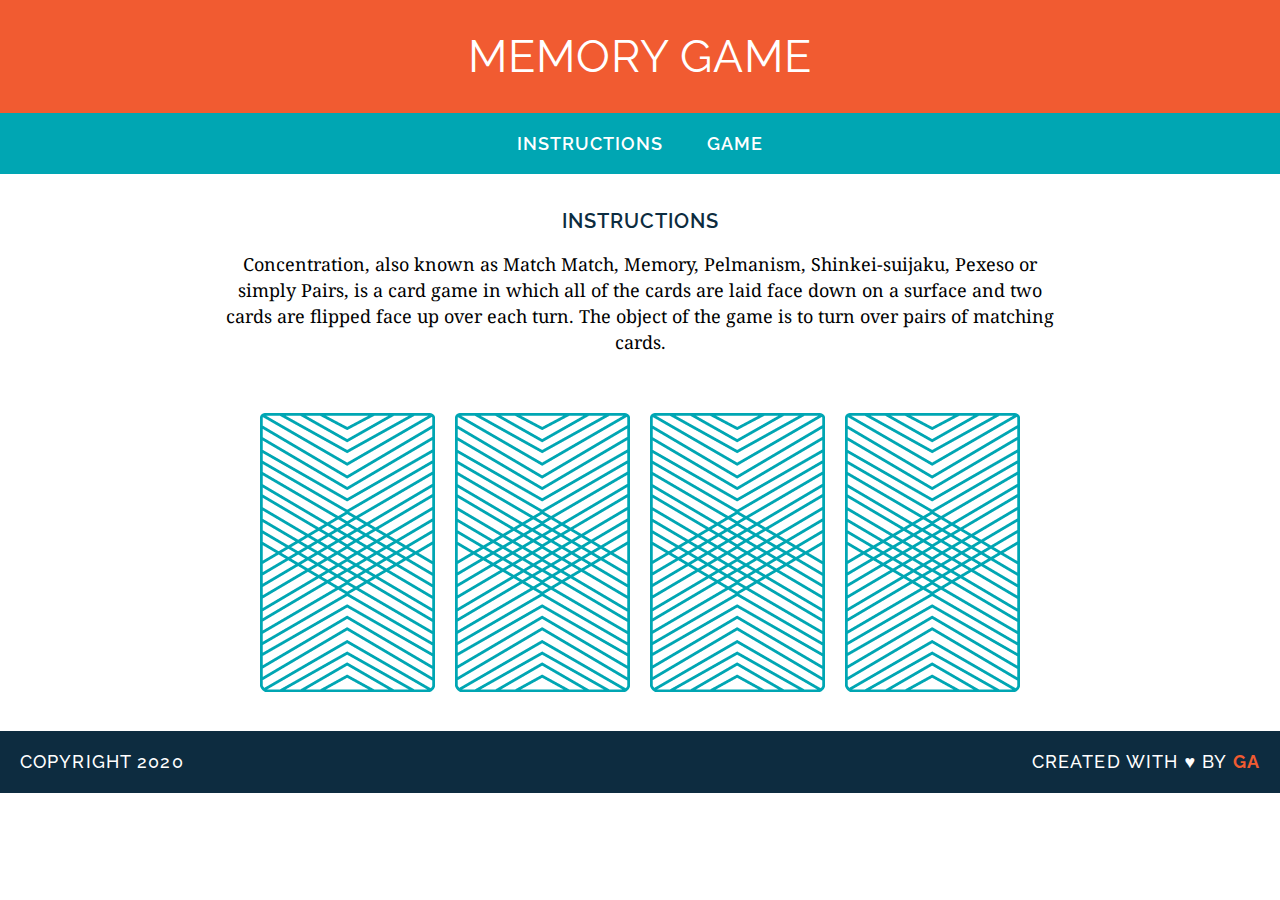
==== memory_game/index.html @ f86b84ef "created game logic" ====
<!DOCTYPE html>
<html>
<head>
	<title>Memory Card Game</title>
	<link href="css/style.css" rel="stylesheet" type="text/css">
	<link href="https://fonts.googleapis.com/css?family=Droid+Serif|Raleway:400,500,600,700" rel="stylesheet">
</head>
<body>	
	<header>
		<h1>Memory Game</h1>
	</header>
	
	<nav>
		<a href="#I">Instructions</a>
		<a href="#G">Game</a>
	</nav>
	
	<main>
		<h2 id="I">Instructions</h2>
		<p>Concentration, also known as Match Match, Memory, Pelmanism, Shinkei-suijaku, Pexeso or simply Pairs, is a card game in which all of the cards are laid face down on a surface and two cards are flipped face up over each turn. The object of the game is to turn over pairs of matching cards.</p>
		<div id="G">
			<img src="images/back.png" alt="Queen of Diamonds">
			<img src="images/back.png" alt="Queen of Hearts">
			<img src="images/back.png" alt="King of Diamonds">
			<img src="images/back.png" alt="King of Hearts">
		</div>
	</main>

	<footer class="clearfix">
		<p class="copyright">Copyright 2020</p>
		<p class="message">Created with &hearts; by <span class="name">GA</p>
	</footer>

	<script src="js/main.js"></script>
	
</body>
</html>
---- memory_game/css/style.css ----
body {
	text-align: center;
	margin: 0;
}

.clearfix:after {
	visibility: hidden;
	display: block;
	content: " ";
	clear: both;
	height: 0;
	font-size: 0;
}

header {
	background-color: #F15B31;
	color: #FFFFFF;
	padding: 30px 20px;
}

nav {
	background-color: #00A6B3;
	color: #FFFFFF;
	padding: 20px 0;
}

main {
	width: 850px;
	margin: 35px auto;
}

h1 {
	font-family: Raleway;
	letter-spacing: 1px;
	font-weight: 400;
	font-size: 45px;
	margin: 0;
	text-transform: uppercase;
}

a {
	font-family: Raleway;
	color: #FFFFFF;
	letter-spacing: 1px;
	font-weight: 600;
	font-size: 18px;
	margin: 0 20px;
	text-decoration: none;
	text-transform: uppercase;
	border-bottom: 2px solid transparent;
}

a:hover {
	border-bottom: 2px solid white;
}

h2 {
	font-family: Raleway;
	color: #0D2C40;
	letter-spacing: 1px;
	font-weight: 600;
	font-size: 20px;
	text-transform: uppercase;;
}

p{
	font-family: "Droid Serif";
	line-height: 26px;
	font-size: 18px;
}

img {
	margin: 40px 8px 0 8px;
}

footer {
	text-transform: uppercase;
	padding: 0 20px;
	background: #0D2C40;
	color: white;
	font-size: 14px;
	letter-spacing: .08em;
	font-weight: 500;
}

.copyright {
	font-family: Raleway;
	float: left;
}

.message {
	font-family: Raleway;
	float: right;
}

.name {
	color: #F15B31;
	font-weight: 700;
}
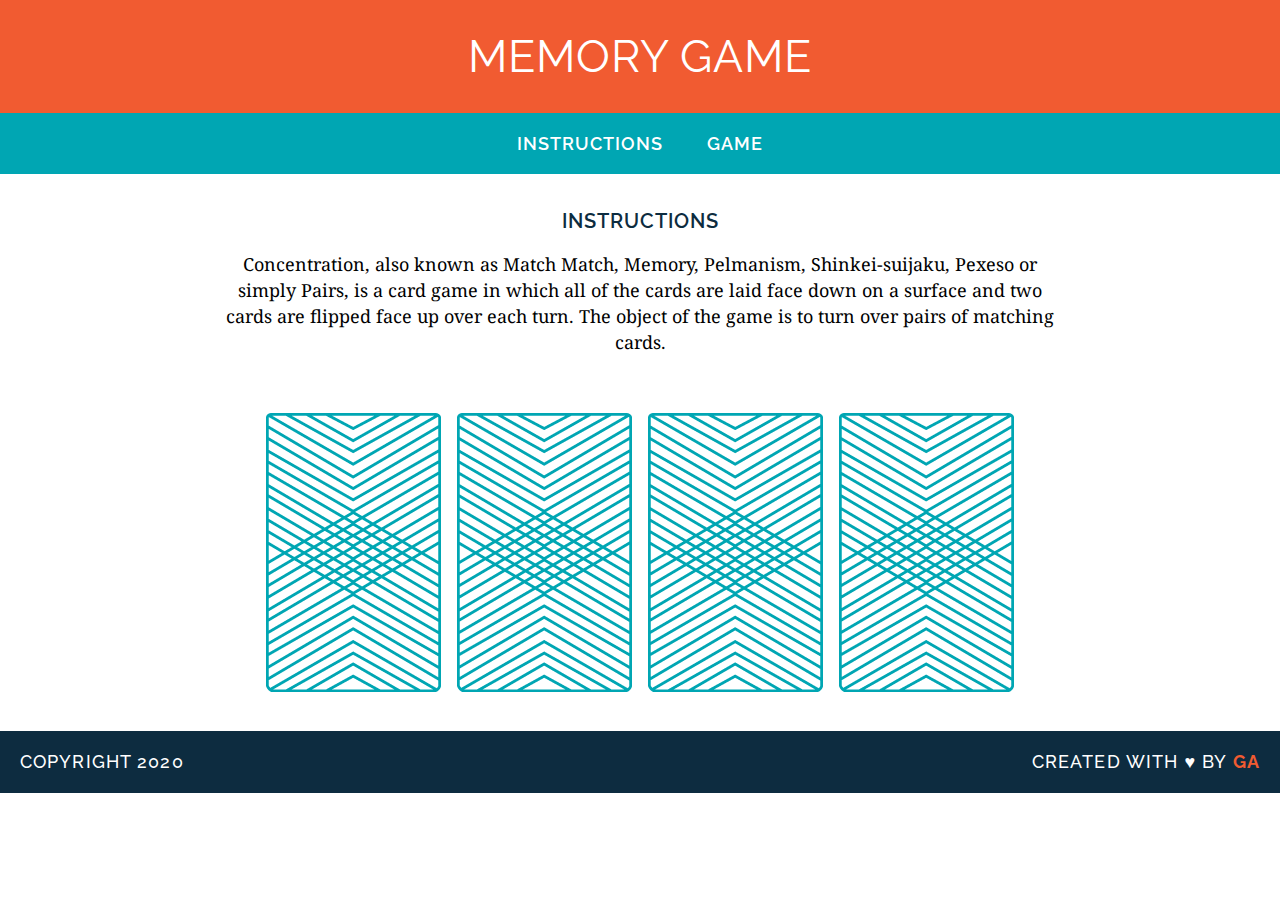
==== commit 0e20d59c: "completed game logic" ====
--- a/memory_game/index.html
+++ b/memory_game/index.html
@@ -11,27 +11,22 @@
 	</header>
 	
 	<nav>
-		<a href="#I">Instructions</a>
-		<a href="#G">Game</a>
+		<a href="#I" class="alink">Instructions</a>
+		<a href="#game-board" class="alink">Game</a>
 	</nav>
 	
 	<main>
 		<h2 id="I">Instructions</h2>
 		<p>Concentration, also known as Match Match, Memory, Pelmanism, Shinkei-suijaku, Pexeso or simply Pairs, is a card game in which all of the cards are laid face down on a surface and two cards are flipped face up over each turn. The object of the game is to turn over pairs of matching cards.</p>
-		<div id="G">
-			<img src="images/back.png" alt="Queen of Diamonds">
-			<img src="images/back.png" alt="Queen of Hearts">
-			<img src="images/back.png" alt="King of Diamonds">
-			<img src="images/back.png" alt="King of Hearts">
-		</div>
+		<div id="game-board" class="board clearfix"></div>
 	</main>
 
 	<footer class="clearfix">
 		<p class="copyright">Copyright 2020</p>
-		<p class="message">Created with &hearts; by <span class="name">GA</p>
+		<p class="message">Created with &hearts; by <a href="https://generalassemb.ly" target="_blank" class="name">GA</a></p>
 	</footer>
 
 	<script src="js/main.js"></script>
-	
+
 </body>
 </html>--- a/memory_game/css/style.css
+++ b/memory_game/css/style.css
@@ -38,7 +38,7 @@
 	text-transform: uppercase;
 }
 
-a {
+.alink {
 	font-family: Raleway;
 	color: #FFFFFF;
 	letter-spacing: 1px;
@@ -50,7 +50,7 @@
 	border-bottom: 2px solid transparent;
 }
 
-a:hover {
+.alink:hover {
 	border-bottom: 2px solid white;
 }
 
@@ -96,4 +96,9 @@
 .name {
 	color: #F15B31;
 	font-weight: 700;
+	text-decoration: none;
+}
+
+.name:hover {
+	color: white;
 }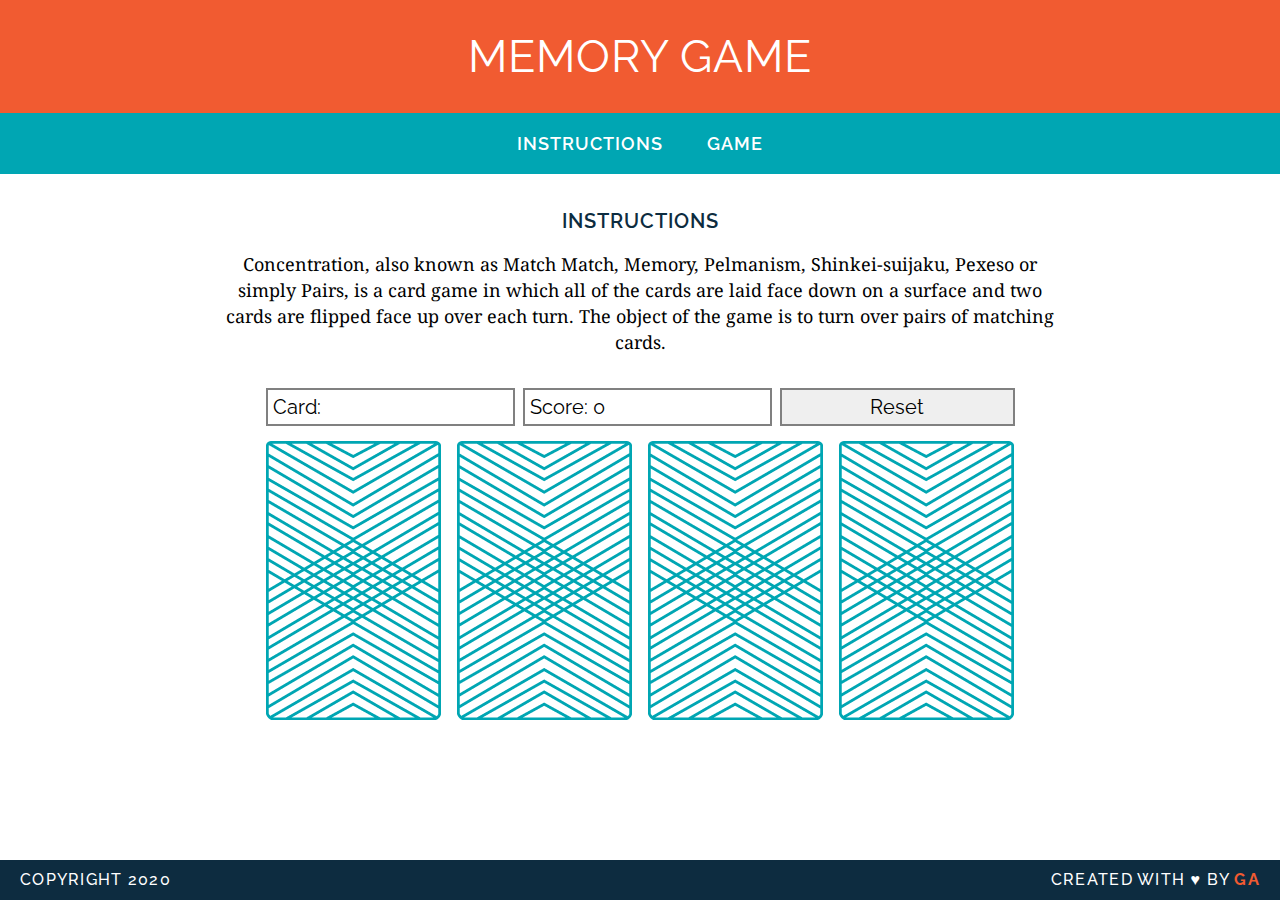
==== commit 24508813: "added some flair and functionality" ====
--- a/memory_game/index.html
+++ b/memory_game/index.html
@@ -18,12 +18,15 @@
 	<main>
 		<h2 id="I">Instructions</h2>
 		<p>Concentration, also known as Match Match, Memory, Pelmanism, Shinkei-suijaku, Pexeso or simply Pairs, is a card game in which all of the cards are laid face down on a surface and two cards are flipped face up over each turn. The object of the game is to turn over pairs of matching cards.</p>
+		<span id="notification">Card:</span>
+		<span id="score">Score: 0</span>
+		<button id='reset'>Reset</button>
 		<div id="game-board" class="board clearfix"></div>
 	</main>
 
 	<footer class="clearfix">
-		<p class="copyright">Copyright 2020</p>
-		<p class="message">Created with &hearts; by <a href="https://generalassemb.ly" target="_blank" class="name">GA</a></p>
+		<span class="copyright">Copyright 2020</span>
+		<span class="message">Created with &hearts; by <a href="https://generalassemb.ly" target="_blank" class="name">GA</a></span>
 	</footer>
 
 	<script src="js/main.js"></script>
--- a/memory_game/css/style.css
+++ b/memory_game/css/style.css
@@ -26,7 +26,7 @@
 
 main {
 	width: 850px;
-	margin: 35px auto;
+	margin: 35px auto 50px;
 }
 
 h1 {
@@ -70,27 +70,50 @@
 }
 
 img {
-	margin: 40px 8px 0 8px;
+	margin: 15px 8px 0 8px;
 }
 
+button, #score, #notification {
+	display: inline-block;
+	border: 2px solid grey;
+	margin: 15px 2px 0;
+	padding: 5px;
+	width: 235px;
+	font-size: 20px;
+	font-family: "Raleway";
+}
+
+#score, #notification {
+	text-align: left;
+}
+
+
 footer {
+	position: fixed;
+	bottom: 0;
+	width: 100%;
 	text-transform: uppercase;
-	padding: 0 20px;
 	background: #0D2C40;
 	color: white;
-	font-size: 14px;
+	font-size: 16px;
 	letter-spacing: .08em;
 	font-weight: 500;
+	line-height: 40px;
+	height: 40px;
 }
 
 .copyright {
 	font-family: Raleway;
 	float: left;
+	text-align: left;
+	padding-left: 20px;
 }
 
 .message {
 	font-family: Raleway;
 	float: right;
+	text-align: right;
+	padding-right: 20px;
 }
 
 .name {
@@ -101,4 +124,5 @@
 
 .name:hover {
 	color: white;
+	border-bottom: 2px solid white;
 }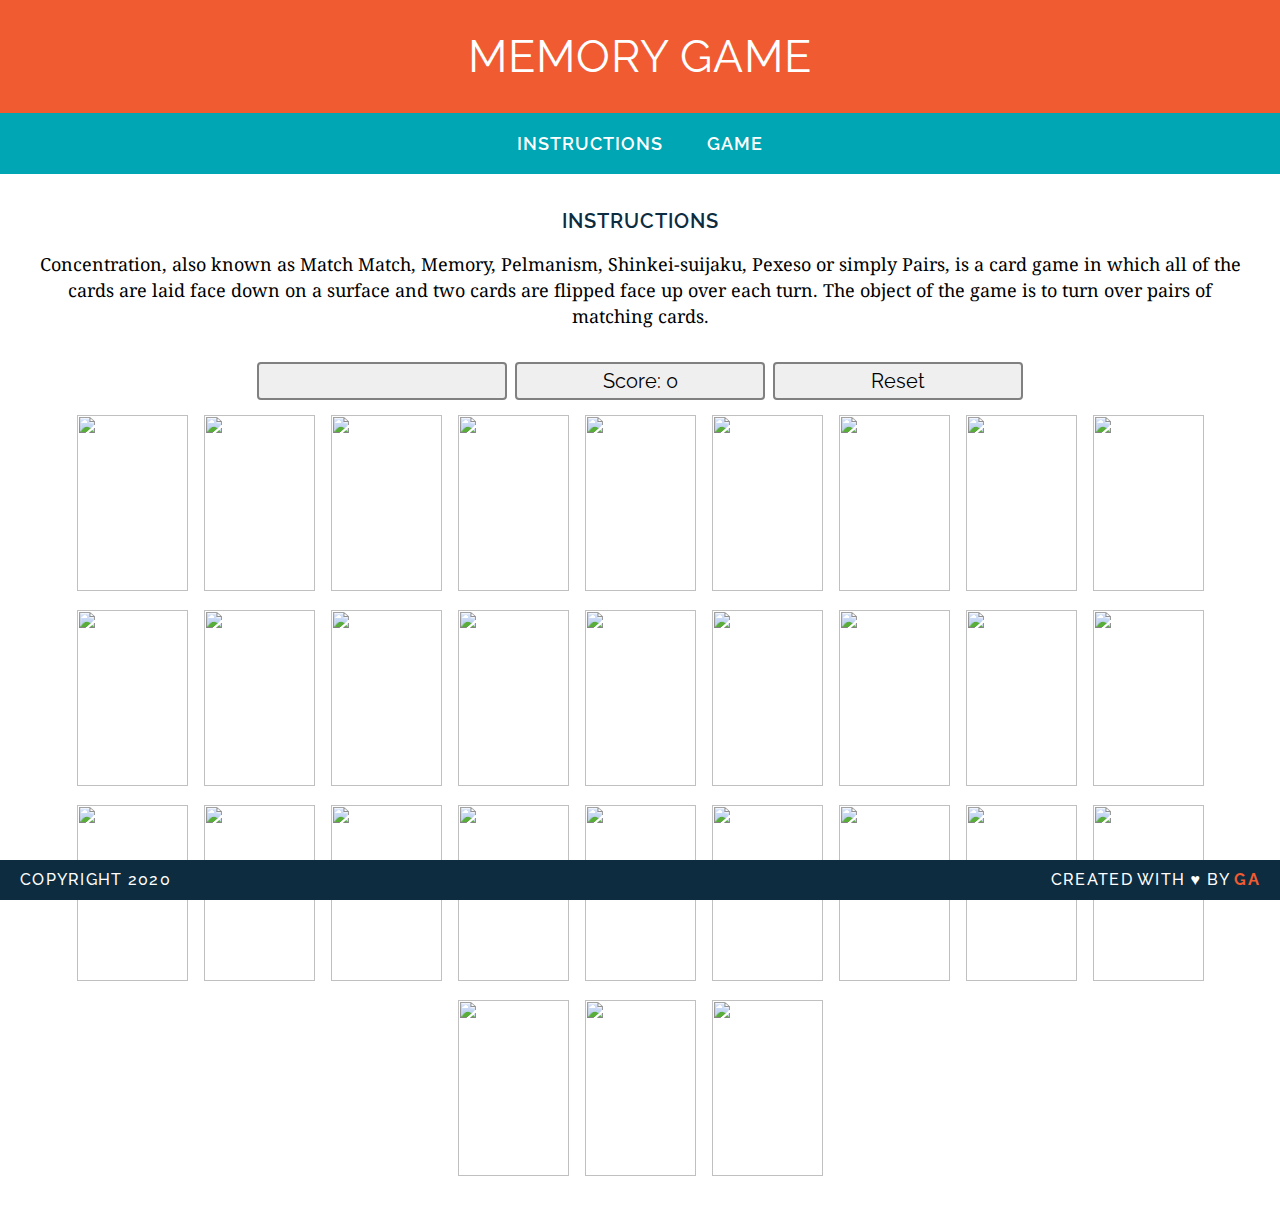
==== commit 1e159c34: "finalise js" ====
--- a/memory_game/index.html
+++ b/memory_game/index.html
@@ -11,16 +11,16 @@
 	</header>
 	
 	<nav>
-		<a href="#I" class="alink">Instructions</a>
+		<a href="#instructions" class="alink">Instructions</a>
 		<a href="#game-board" class="alink">Game</a>
 	</nav>
 	
 	<main>
-		<h2 id="I">Instructions</h2>
+		<h2 id="instructions">Instructions</h2>
 		<p>Concentration, also known as Match Match, Memory, Pelmanism, Shinkei-suijaku, Pexeso or simply Pairs, is a card game in which all of the cards are laid face down on a surface and two cards are flipped face up over each turn. The object of the game is to turn over pairs of matching cards.</p>
-		<span id="notification">Card:</span>
-		<span id="score">Score: 0</span>
-		<button id='reset'>Reset</button>
+		<button id="notification">&nbsp</button>
+		<button id="score">Score: 0</button>
+		<button id="reset" onclick="resetBoard()">Reset</button>
 		<div id="game-board" class="board clearfix"></div>
 	</main>
 
--- a/memory_game/css/style.css
+++ b/memory_game/css/style.css
@@ -1,4 +1,5 @@
 body {
+	background: url('images/felt.jpg');
 	text-align: center;
 	margin: 0;
 }
@@ -25,7 +26,7 @@
 }
 
 main {
-	width: 850px;
+	width: 95%;
 	margin: 35px auto 50px;
 }
 
@@ -71,22 +72,29 @@
 
 img {
 	margin: 15px 8px 0 8px;
+	width: 111px;
+	height: 176px;
 }
 
-button, #score, #notification {
+button {
 	display: inline-block;
 	border: 2px solid grey;
+	border-radius: 4px;
 	margin: 15px 2px 0;
-	padding: 5px;
-	width: 235px;
+	padding: 5px 0;
+	width: 250px;
 	font-size: 20px;
 	font-family: "Raleway";
 }
 
-#score, #notification {
-	text-align: left;
+#reset:hover {
+	background: grey;
+	color: white;
 }
 
+#reset:active {
+	background: black;
+}
 
 footer {
 	position: fixed;
